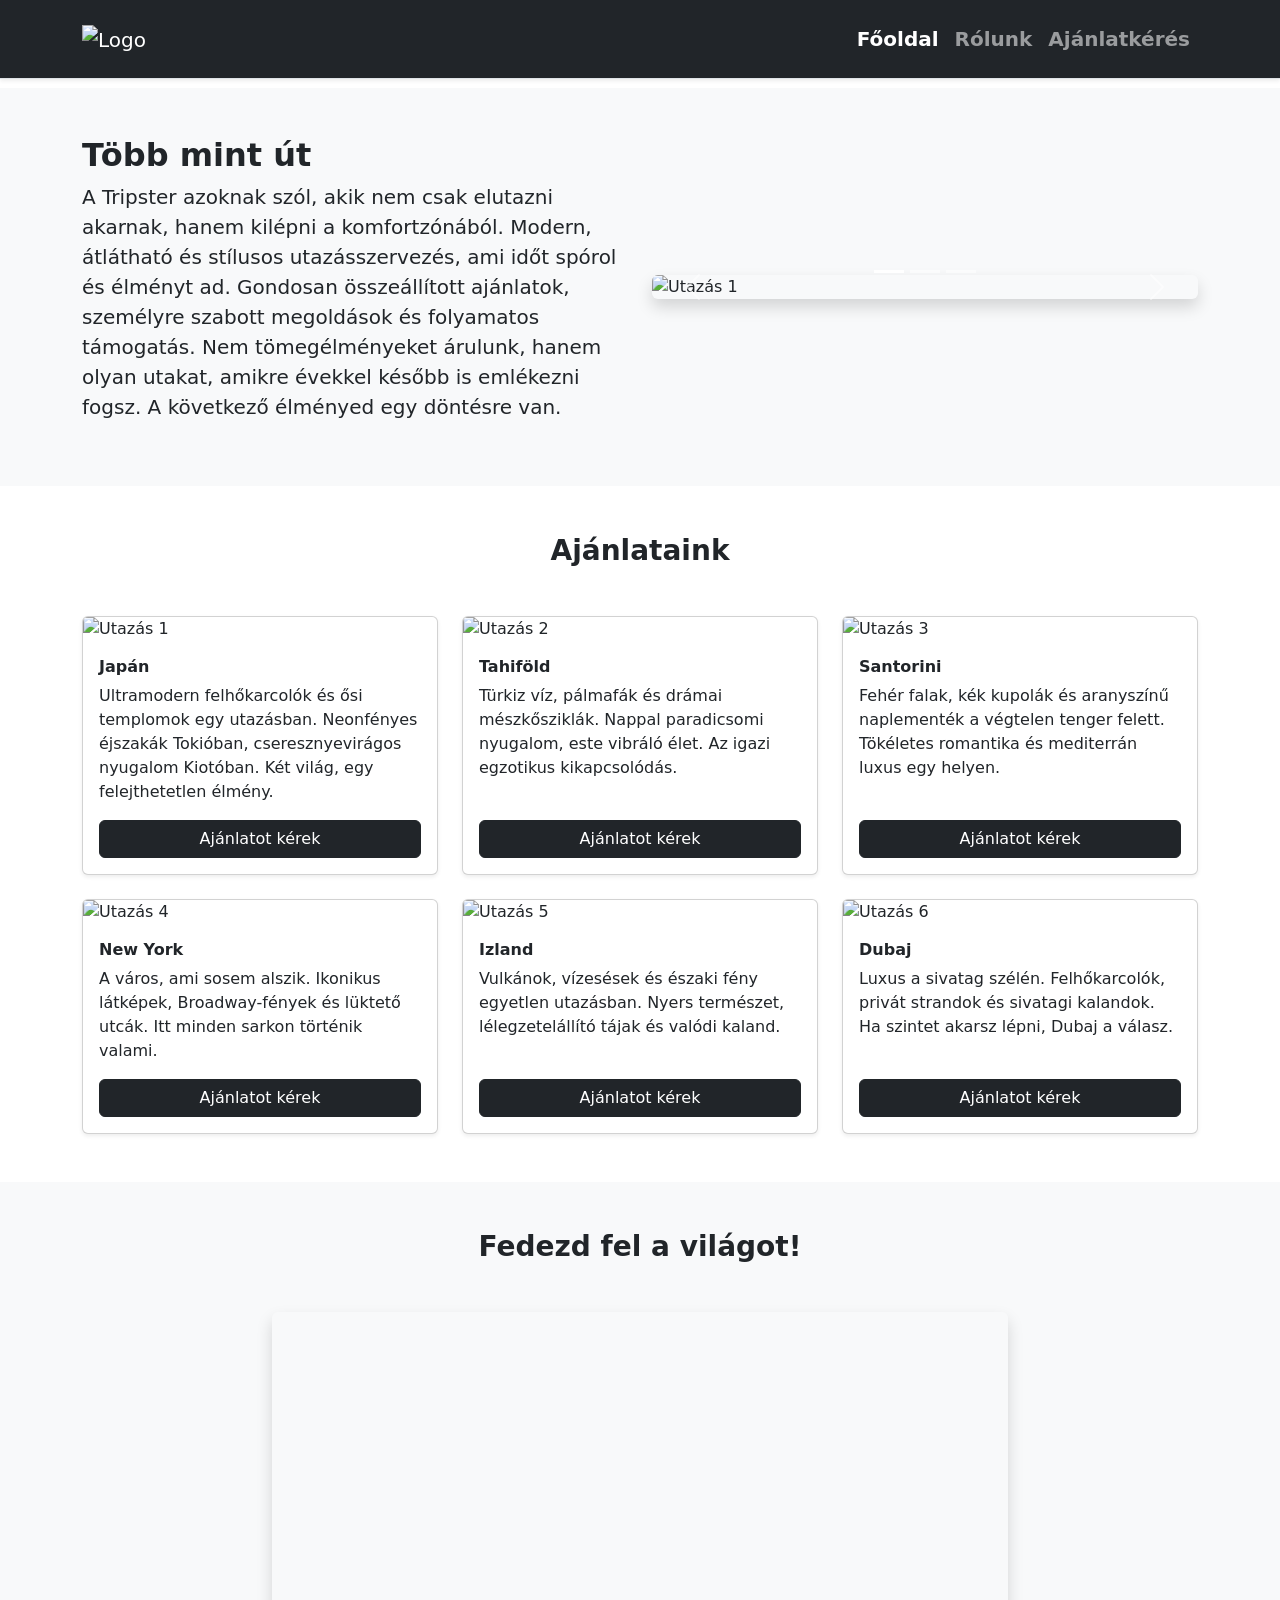
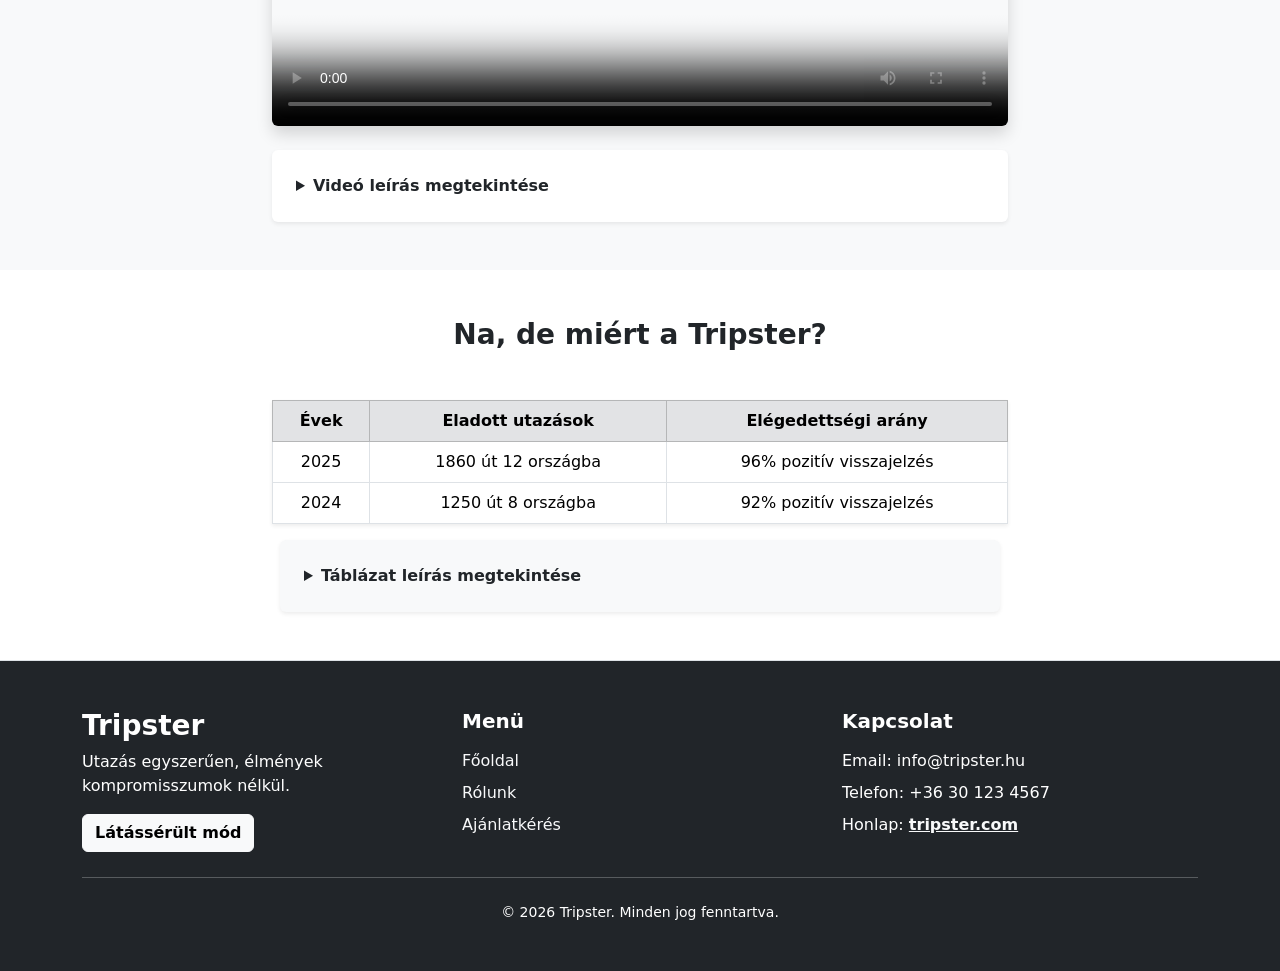
==== index.html @ 476622e4 "Add files via upload" ====
<!doctype html>
<html lang="hu">

<head>
  <meta charset="utf-8">
  <meta name="viewport" content="width=device-width, initial-scale=1">
  <title>Tripster - Kezdőlap</title>
  <link rel="icon" type="image/png" href="./media/icon.png">
  <link href="https://cdn.jsdelivr.net/npm/bootstrap@5.3.8/dist/css/bootstrap.min.css" rel="stylesheet"
    integrity="sha384-sRIl4kxILFvY47J16cr9ZwB07vP4J8+LH7qKQnuqkuIAvNWLzeN8tE5YBujZqJLB" crossorigin="anonymous">
  <link rel="stylesheet" href="./style.css">
</head>

<body>
  <header>
    <nav class="navbar navbar-expand-lg navbar-dark bg-dark fixed-top py-3 shadow-sm border-bottom">
      <div class="container">
        <a class="navbar-brand" href="./index.html">
          <img src="./media/logo.png" alt="Logo" height="55">
        </a>
        <button class="navbar-toggler" type="button" data-bs-toggle="collapse" data-bs-target="#navbarNav">
          <span class="navbar-toggler-icon"></span>
        </button>
        <div class="collapse navbar-collapse" id="navbarNav">
          <ul class="navbar-nav ms-auto">
            <li class="nav-item">
              <a class="nav-link fw-semibold fs-5 active" href="./index.html">Főoldal</a>
            </li>
            <li class="nav-item">
              <a class="nav-link fw-semibold fs-5" href="./about.html">Rólunk</a>
            </li>
            <li class="nav-item">
              <a class="nav-link fw-semibold fs-5" href="./form.html">Ajánlatkérés</a>
            </li>
          </ul>
        </div>
      </div>
    </nav>
  </header>

  <main>
    <section class="bg-light py-5 ">
      <div class="container">
        <div class="row align-items-center gy-4">
          <div class="col-12 col-lg-6">
            <p class="h2 fw-bold">
              Több mint út
            </p>
            <p class="lead">
              A Tripster azoknak szól, akik nem csak elutazni akarnak, hanem kilépni a komfortzónából. Modern, átlátható
              és stílusos utazásszervezés, ami időt spórol és élményt ad. Gondosan összeállított ajánlatok, személyre
              szabott megoldások és folyamatos támogatás. Nem tömegélményeket árulunk, hanem olyan utakat, amikre
              évekkel később is emlékezni fogsz. A következő élményed egy döntésre van.
            </p>
          </div>
          <div class="col-12 col-lg-6">
            <div id="tripsterCarousel" class="carousel slide" data-bs-ride="false">
              <div class="carousel-indicators">
                <button type="button" data-bs-target="#tripsterCarousel" data-bs-slide-to="0" class="active"></button>
                <button type="button" data-bs-target="#tripsterCarousel" data-bs-slide-to="1"></button>
                <button type="button" data-bs-target="#tripsterCarousel" data-bs-slide-to="2"></button>
              </div>
              <div class="carousel-inner rounded shadow">
                <div class="carousel-item active">
                  <img src="./media/slide1.png" class="d-block w-100" alt="Utazás 1">
                </div>
                <div class="carousel-item">
                  <img src="./media/slide2.png" class="d-block w-100" alt="Utazás 2">
                </div>
                <div class="carousel-item">
                  <img src="./media/slide3.png" class="d-block w-100" alt="Utazás 3">
                </div>
              </div>
              <button class="carousel-control-prev" type="button" data-bs-target="#tripsterCarousel"
                data-bs-slide="prev">
                <span class="carousel-control-prev-icon"></span>
              </button>
              <button class="carousel-control-next" type="button" data-bs-target="#tripsterCarousel"
                data-bs-slide="next">
                <span class="carousel-control-next-icon"></span>
              </button>
            </div>
          </div>
        </div>
      </div>
    </section>


    <section class="py-5 bg-body">
      <p class="h3 fw-bold text-center mb-5">
        Ajánlataink
      </p>
      <div class="container">
        <div class="row g-4">
          <div class="col-12 col-md-6 col-lg-4">
            <div class="card h-100 shadow-sm">
              <img src="./media/card1.png" class="card-img-top" alt="Utazás 1">
              <div class="card-body d-flex flex-column">
                <p class="h6 fw-bold">Japán</p>
                <p class="card-text">
                  Ultramodern felhőkarcolók és ősi templomok egy utazásban. Neonfényes éjszakák Tokióban,
                  cseresznyevirágos nyugalom Kiotóban. Két világ, egy felejthetetlen élmény.
                </p>
                <a href="./form.html" class="btn btn-dark mt-auto">
                  Ajánlatot kérek
                </a>
              </div>
            </div>
          </div>
          <div class="col-12 col-md-6 col-lg-4">
            <div class="card h-100 shadow-sm">
              <img src="./media/card2.png" class="card-img-top" alt="Utazás 2">
              <div class="card-body d-flex flex-column">
                <p class="h6 fw-bold">Tahiföld</p>
                <p class="card-text">
                  Türkiz víz, pálmafák és drámai mészkősziklák. Nappal paradicsomi nyugalom, este vibráló élet. Az igazi
                  egzotikus kikapcsolódás.
                </p>
                <a href="./form.html" class="btn btn-dark mt-auto">
                  Ajánlatot kérek
                </a>
              </div>
            </div>
          </div>
          <div class="col-12 col-md-6 col-lg-4">
            <div class="card h-100 shadow-sm">
              <img src="./media/card3.png" class="card-img-top" alt="Utazás 3">
              <div class="card-body d-flex flex-column">
                <p class="h6 fw-bold">Santorini</p>
                <p class="card-text">
                  Fehér falak, kék kupolák és aranyszínű naplementék a végtelen tenger felett. Tökéletes romantika és
                  mediterrán luxus egy helyen.
                </p>
                <a href="./form.html" class="btn btn-dark mt-auto">
                  Ajánlatot kérek
                </a>
              </div>
            </div>
          </div>
          <div class="col-12 col-md-6 col-lg-4">
            <div class="card h-100 shadow-sm">
              <img src="./media/card4.png" class="card-img-top" alt="Utazás 4">
              <div class="card-body d-flex flex-column">
                <p class="h6 fw-bold">New York</p>
                <p class="card-text">
                  A város, ami sosem alszik. Ikonikus látképek, Broadway-fények és lüktető utcák. Itt minden sarkon
                  történik valami.
                </p>
                <a href="./form.html" class="btn btn-dark mt-auto">
                  Ajánlatot kérek
                </a>
              </div>
            </div>
          </div>
          <div class="col-12 col-md-6 col-lg-4">
            <div class="card h-100 shadow-sm">
              <img src="./media/card5.png" class="card-img-top" alt="Utazás 5">
              <div class="card-body d-flex flex-column">
                <p class="h6 fw-bold">Izland</p>
                <p class="card-text">
                  Vulkánok, vízesések és északi fény egyetlen utazásban. Nyers természet, lélegzetelállító tájak és
                  valódi kaland.
                </p>
                <a href="./form.html" class="btn btn-dark mt-auto">
                  Ajánlatot kérek
                </a>
              </div>
            </div>
          </div>
          <div class="col-12 col-md-6 col-lg-4">
            <div class="card h-100 shadow-sm">
              <img src="./media/card6.png" class="card-img-top" alt="Utazás 6">
              <div class="card-body d-flex flex-column">
                <p class="h6 fw-bold">Dubaj</p>
                <p class="card-text">
                  Luxus a sivatag szélén. Felhőkarcolók, privát strandok és sivatagi kalandok. Ha szintet akarsz lépni,
                  Dubaj a válasz.
                </p>
                <a href="./form.html" class="btn btn-dark mt-auto">
                  Ajánlatot kérek
                </a>
              </div>
            </div>
          </div>

        </div>

      </div>
    </section>

    <section class="bg-light py-5">
      <div class="container">
        <p class="h3 fw-bold text-center mb-5">
          Fedezd fel a világot!
        </p>
        <div class="row justify-content-center">
          <div class="col-12 col-lg-8">

            <div class="ratio ratio-16x9 mb-4">
              <video class="rounded shadow" controls poster="./media/tumbnail.png">
                <source src="./media/video.mp4" type="video/mp4">
                A böngésződ nem támogatja a videó lejátszást.
              </video>
            </div>
            <details class="bg-white p-4 rounded shadow-sm">
              <summary class="fw-semibold">
                Videó leírás megtekintése
              </summary>
              <p>
                A 32 másodperces, 16:9 képarányú Tripster promóvideó inspirálófilmes hangulatú utazási reklám, amely
                dinamikus, fokozatosan erősödő zenei aláfestéssel és magabiztos narrációval mutatja be a márkát. A videó
                egy trópusi napfelkeltével indul, majd egy kiotói templom és Tokió neonfényes utcái jelennek meg. Ez
                után egy felszálló repülőgép látható. Ezt követően élénk montázsban láthatók nemzetközi úti célok,
                köztük Dubaj, Thaiföld, New York, Izland és Santorini ikonikus látképei. A képeken boldog utazók fedezik
                fel a világot, naplementét néznek, városban vagy tengerparton sétálnak. A narráció hangsúlyozza, hogy az
                utazás több mint foglalás, élmény és döntés a hétköznapokból való kilépésre. Majd megjelenik a Tripster
                logó egy repülőgéppel az égen.
              </p>
              <ul class="mb-0">
                <li>Több nemzetközi úti cél bemutatása</li>
                <li>Filmes, vibráló vizuális stílus</li>
                <li>Inspiráló narráció és zenei aláfestés</li>
              </ul>
            </details>
          </div>
        </div>
      </div>
    </section>

    <section class="py-5 bg-body">
      <div class="container">
        <p class="h3 fw-bold text-center mb-5">
          Na, de miért a Tripster?
        </p>
        <div class="row justify-content-center">
          <div class="col-12 col-lg-8">
            <div class="table-responsive shadow-sm overflow-hidden">
              <table class="table table-bordered text-center align-middle mb-0">
                <thead class="table-secondary">
                  <tr>
                    <th>Évek</th>
                    <th>Eladott utazások</th>
                    <th>Elégedettségi arány</th>
                  </tr>
                </thead>
                <tbody>
                  <tr>
                    <td>2025</td>
                    <td>1860 út 12 országba</td>
                    <td>96% pozitív visszajelzés</td>
                  </tr>
                  <tr>
                    <td>2024</td>
                    <td>1250 út 8 országba</td>
                    <td>92% pozitív visszajelzés</td>
                  </tr>
                </tbody>
              </table>
            </div>
          </div>
          <div class="row justify-content-center mt-3">
            <div class="col-12 col-lg-8">
              <details class="bg-light rounded shadow-sm p-4">
                <summary class="fw-semibold">
                  Táblázat leírás megtekintése
                </summary>
                <p class="mb-0">
                  A fenti adatok jól mutatják a Tripster folyamatos növekedését és megbízhatóságát. Az eladott utazások
                  száma évről évre emelkedik, miközben az ügyfélelégedettségi arány stabilan magas marad. Ez azt jelzi,
                  hogy nemcsak egyre többen választanak minket, hanem valóban elégedetten térnek haza az utazásukról.
                </p>
              </details>
            </div>
          </div>
    </section>

  </main>

  <footer class="bg-dark text-white py-5 border-top ">
    <div class="container">
      <div class="row gy-4">
        <div class="col-12 col-md-4">
          <p class="h3 fw-bold">Tripster</p>
          <p class="mb-3">
            Utazás egyszerűen, élmények kompromisszumok nélkül.
          </p>
          <button id="contrastToggle" class="btn btn-light fw-semibold">
            Látássérült mód
          </button>
        </div>
        <div class="col-12 col-md-4">
          <p class="h5 fw-bold mb-3">Menü</p>
          <ul class="list-unstyled">
            <li class="mb-2">
              <a href="./index.html" class="link-light text-decoration-none">Főoldal</a>
            </li>
            <li class="mb-2">
              <a href="./about.html" class="link-light text-decoration-none">Rólunk</a>
            </li>
            <li>
              <a href="./form.html" class="link-light text-decoration-none">Ajánlatkérés</a>
            </li>
          </ul>
        </div>
        <div class="col-12 col-md-4">
          <p class="h5 fw-bold mb-3">Kapcsolat</p>
          <ul class="list-unstyled">
            <li class="mb-2">Email: info@tripster.hu</li>
            <li class="mb-2">Telefon: +36 30 123 4567</li>
            <li>
              Honlap:
              <a href="https://tripster.com" class="link-light fw-semibold text-decoration-underline footer-website">
                tripster.com
              </a>
            </li>
          </ul>
        </div>
      </div>
      <hr class="border-light my-4">
      <div class="text-center small">
        © 2026 Tripster. Minden jog fenntartva.
      </div>
    </div>
  </footer>

  <script src="https://cdn.jsdelivr.net/npm/bootstrap@5.3.8/dist/js/bootstrap.bundle.min.js"
    integrity="sha384-FKyoEForCGlyvwx9Hj09JcYn3nv7wiPVlz7YYwJrWVcXK/BmnVDxM+D2scQbITxI"
    crossorigin="anonymous"></script>
  <script src="./script.js"></script>
</body>

</html>
---- style.css ----
.footer-website:visited {
  color: var(--bs-info) !important;
}

body {
  padding-top: 5.5rem;
}

/* csak a form oldalon ne legyen body padding */
body.form-page {
  padding-top: 5.5rem;
}

/* ===== LÁTÁSSÉRÜLT / DARK MODE OVERRIDE ===== */

html[data-bs-theme="dark"] .bg-light {
  background-color: #121212 !important;
}

html[data-bs-theme="dark"] .bg-white {
  background-color: #1e1e1e !important;
}

html[data-bs-theme="dark"] .bg-body {
  background-color: #161616 !important;
}

html[data-bs-theme="dark"] .table-light {
  background-color: #1e1e1e !important;
  color: #fff !important;
}

html[data-bs-theme="dark"] .card {
  background-color: #1e1e1e !important;
  color: #fff !important;
}

html[data-bs-theme="dark"] details {
  background-color: #1e1e1e !important;
  color: #fff !important;
}

html[data-bs-theme="dark"] .table {
  color: #fff !important;
}

html[data-bs-theme="dark"] .border {
  border-color: #555 !important;
}

/* ===== FORM OLDAL HÁTTÉR ===== */

.form-bg {
  position: relative;
  min-height: 100vh;
  background: url('./media/bg.png') center/cover no-repeat;
  display: flex;
  align-items: flex-start;
  justify-content: flex-start;
  padding: 3rem 2rem;
}

.form-bg::before {
  content: "";
  position: absolute;
  inset: 0;
  background: rgba(0, 0, 0, 0.55); /* halványítás */
}

.form-container {
  position: relative;
  background: #ffffff;
  padding: 2.5rem;
  border-radius: 1rem;
  width: 100%;
  max-width: 40rem;
  box-shadow: 0 0.5rem 2rem rgba(0,0,0,0.2);
}


/* Form háttér */
body.high-contrast .form-bg {
  background: #000 !important;
}

/* Form doboz */
body.high-contrast .form-container {
  background: #111 !important;
  color: #fff !important;
  border: 2px solid #fff;
}

/* Inputok */
body.high-contrast input,
body.high-contrast textarea,
body.high-contrast select {
  background-color: #000 !important;
  color: #fff !important;
  border: 2px solid #fff !important;
}

/* Placeholder */
body.high-contrast ::placeholder {
  color: #bbb !important;
}

/* Gombok */
body.high-contrast .btn {
  background-color: #000 !important;
  color: #fff !important;
  border: 2px solid #fff !important;
}

body.high-contrast .btn:hover {
  background-color: #fff !important;
  color: #000 !important;
}

.legal-link {
  text-decoration: underline;
  font-weight: 500;
}

.legal-link:visited {
  color: var(--bs-info);
}
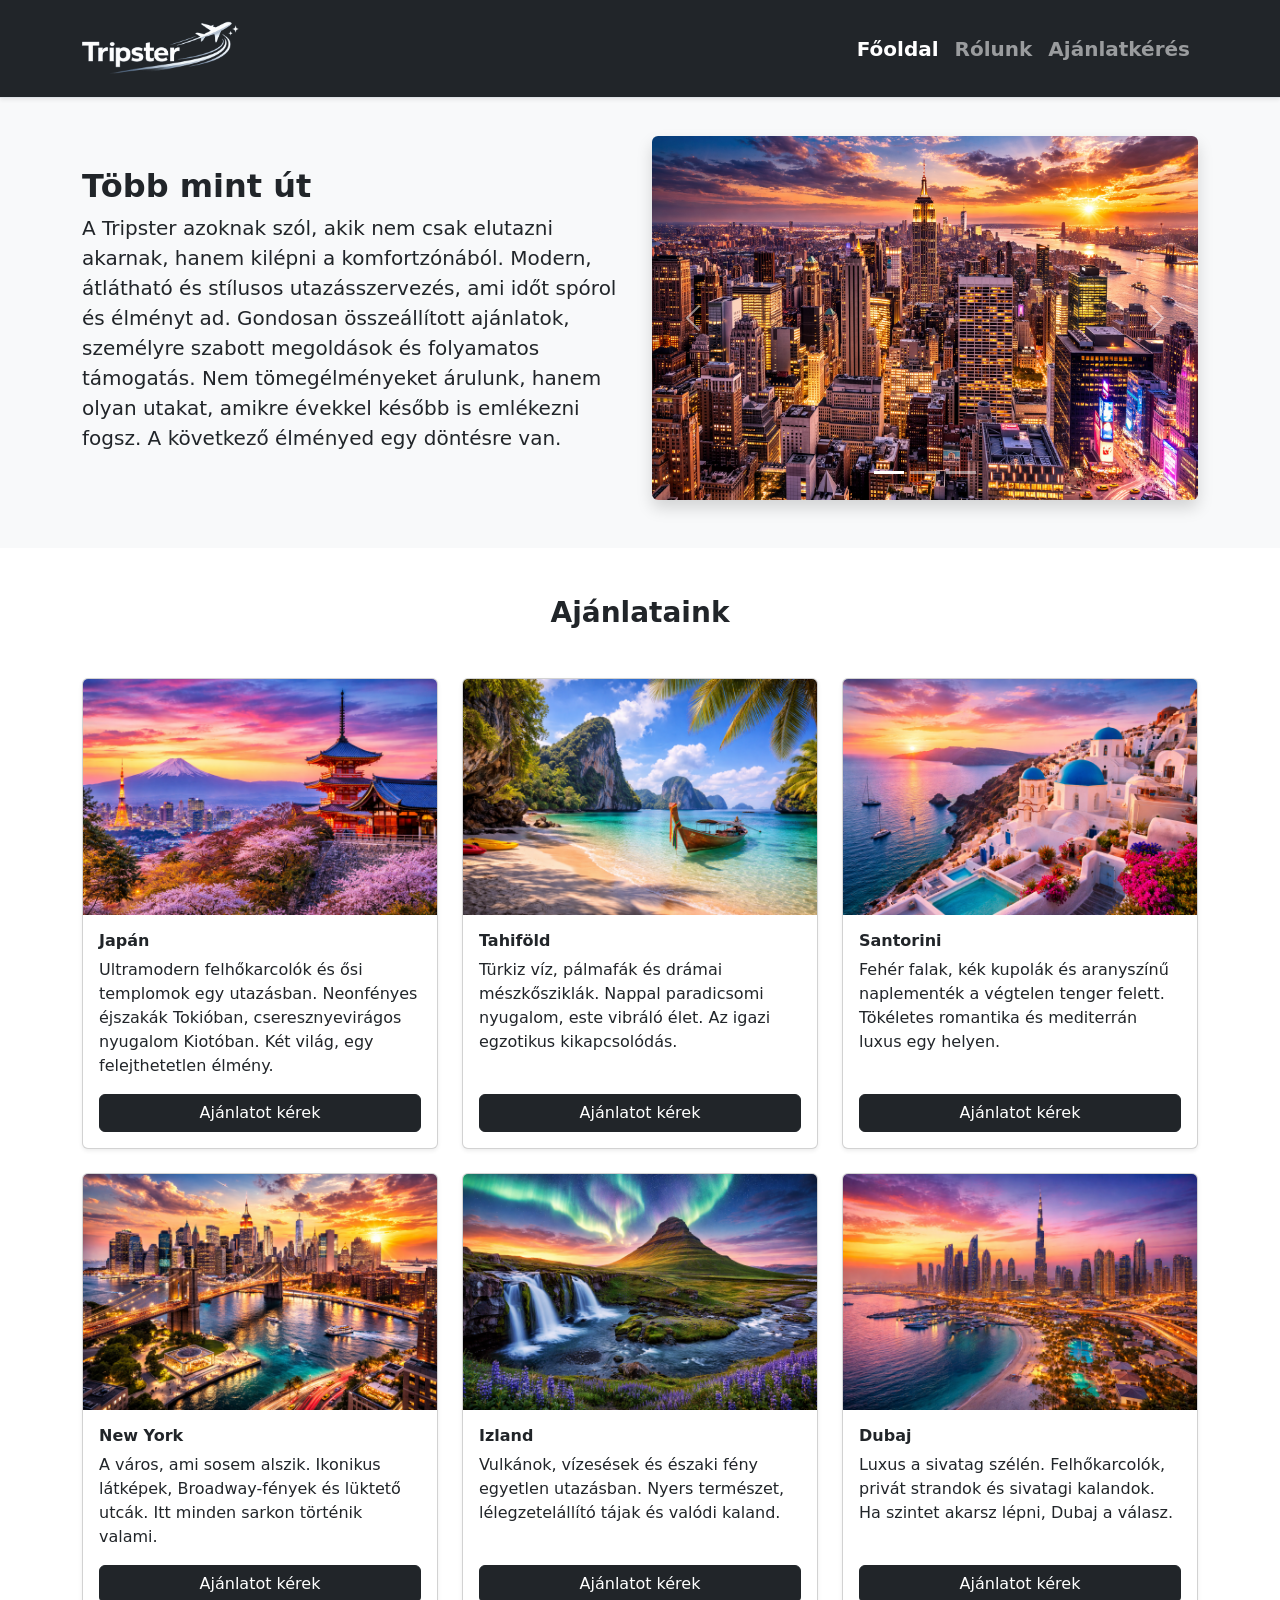
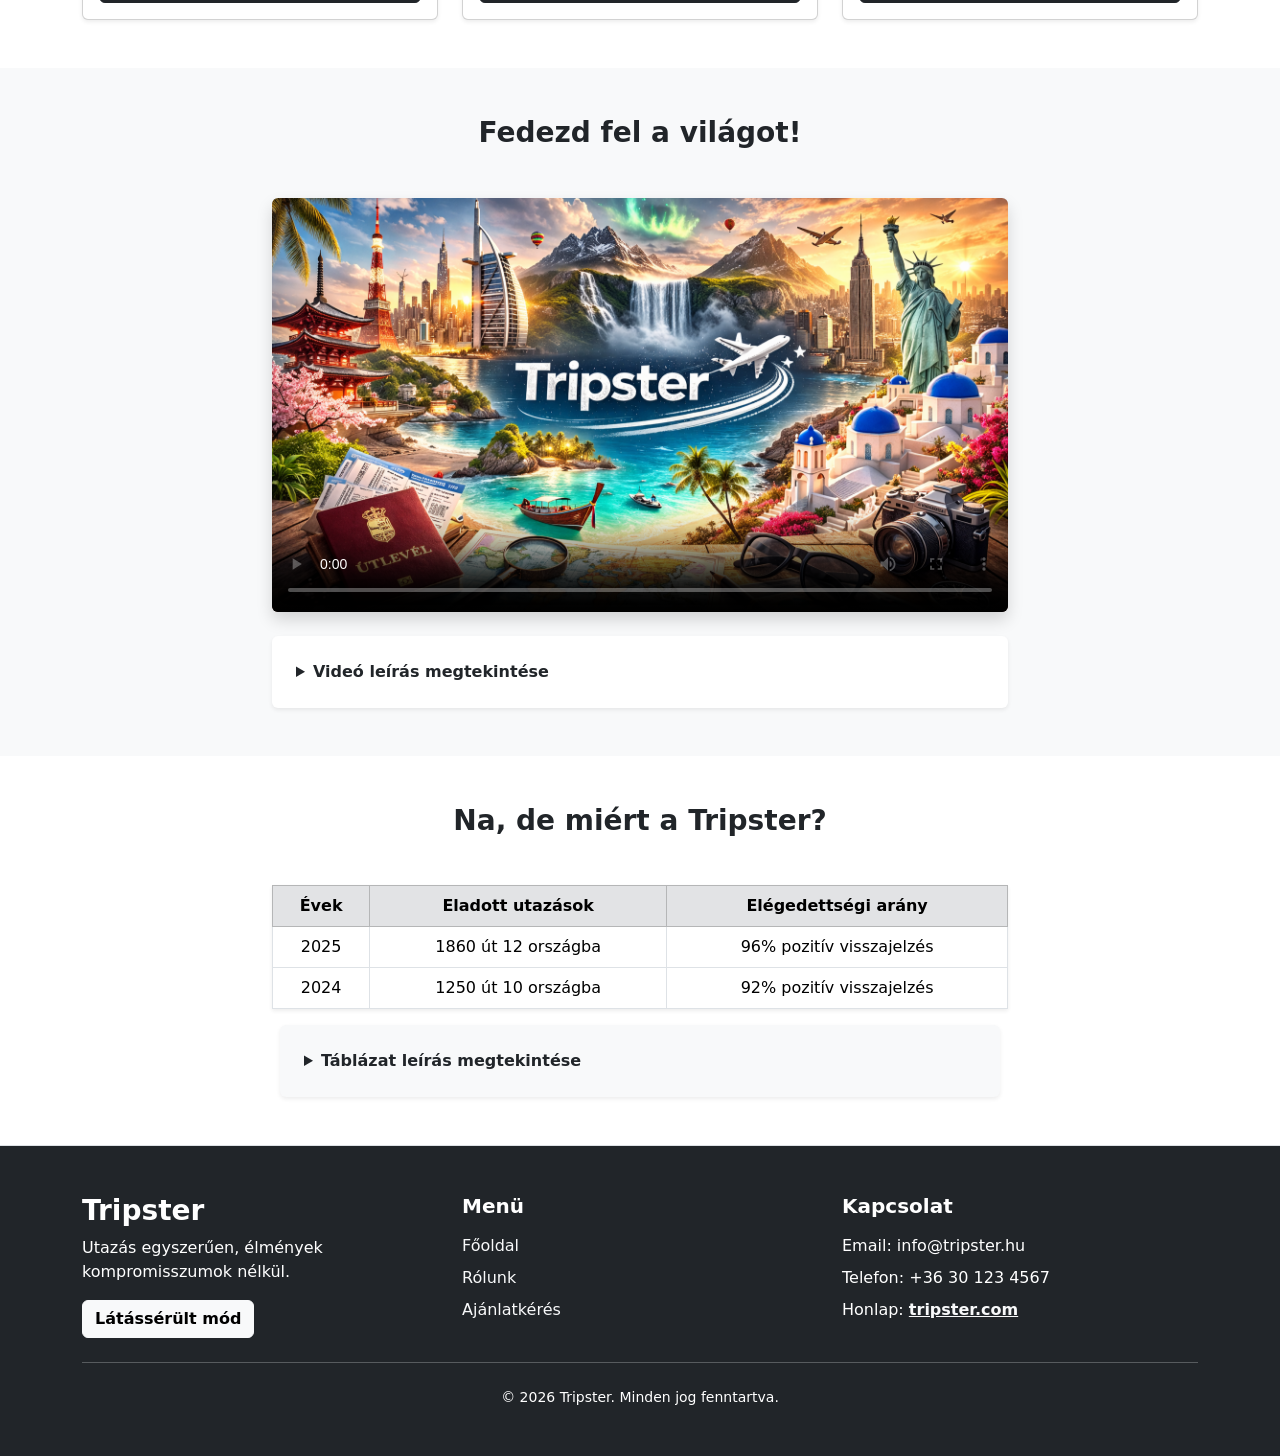
==== commit d4115a27: "Fix HTML structure and formatting issues" ====
--- a/index.html
+++ b/index.html
@@ -206,7 +206,7 @@
               <summary class="fw-semibold">
                 Videó leírás megtekintése
               </summary>
-              <p>
+              <p class="mt-2">
                 A 32 másodperces, 16:9 képarányú Tripster promóvideó inspirálófilmes hangulatú utazási reklám, amely
                 dinamikus, fokozatosan erősödő zenei aláfestéssel és magabiztos narrációval mutatja be a márkát. A videó
                 egy trópusi napfelkeltével indul, majd egy kiotói templom és Tokió neonfényes utcái jelennek meg. Ez
@@ -251,7 +251,7 @@
                   </tr>
                   <tr>
                     <td>2024</td>
-                    <td>1250 út 8 országba</td>
+                    <td>1250 út 10 országba</td>
                     <td>92% pozitív visszajelzés</td>
                   </tr>
                 </tbody>
@@ -264,7 +264,7 @@
                 <summary class="fw-semibold">
                   Táblázat leírás megtekintése
                 </summary>
-                <p class="mb-0">
+                <p class="mb-0 mt-2">
                   A fenti adatok jól mutatják a Tripster folyamatos növekedését és megbízhatóságát. Az eladott utazások
                   száma évről évre emelkedik, miközben az ügyfélelégedettségi arány stabilan magas marad. Ez azt jelzi,
                   hogy nemcsak egyre többen választanak minket, hanem valóban elégedetten térnek haza az utazásukról.
@@ -329,4 +329,4 @@
   <script src="./script.js"></script>
 </body>
 
-</html>+</html>
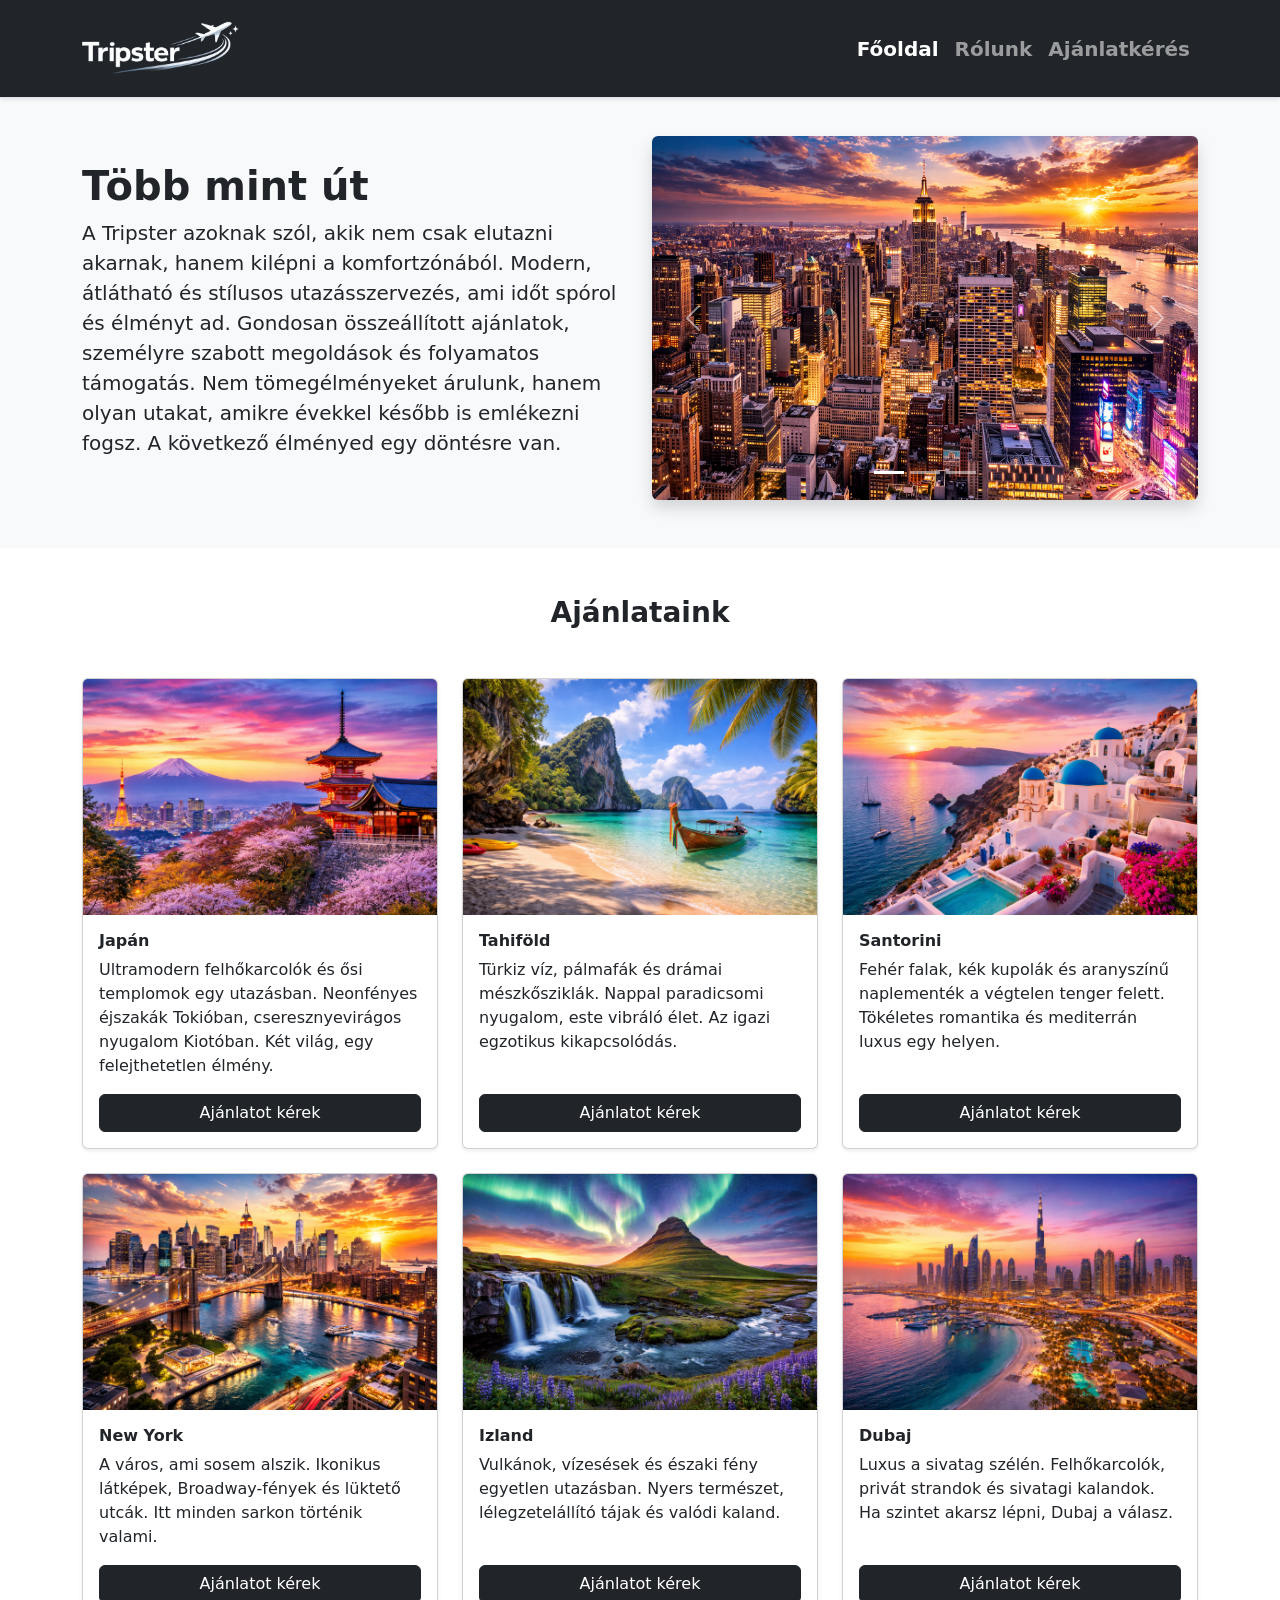
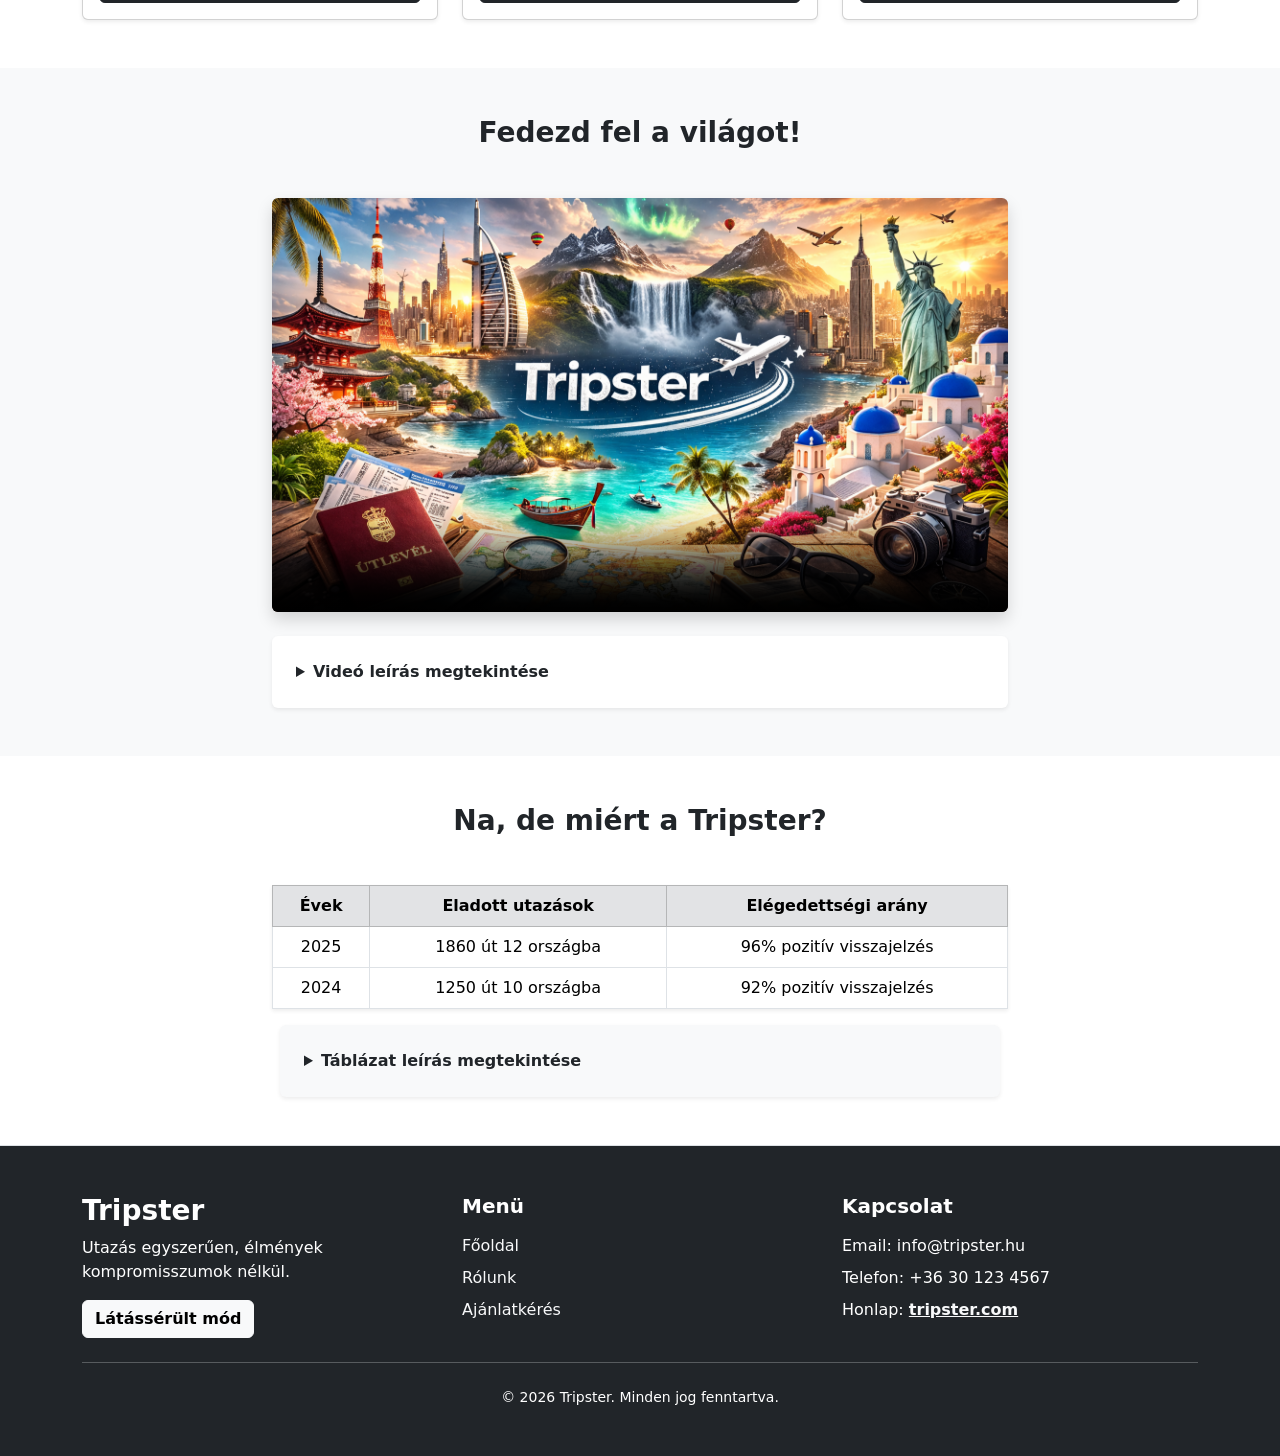
==== commit 494f12d8: "Fix HTML encoding issues in index.html" ====
--- a/index.html
+++ b/index.html
@@ -43,7 +43,7 @@
       <div class="container">
         <div class="row align-items-center gy-4">
           <div class="col-12 col-lg-6">
-            <p class="h2 fw-bold">
+            <p class="h1 fw-bold">
               Több mint út
             </p>
             <p class="lead">
@@ -330,3 +330,4 @@
 </body>
 
 </html>
+
--- a/style.css
+++ b/style.css
@@ -1,13 +1,10 @@
+@import url("print.css") print;
+
 .footer-website:visited {
-  color: var(--bs-info) !important;
+  color: var(--bs-primary) !important;
 }
 
 body {
-  padding-top: 5.5rem;
-}
-
-/* csak a form oldalon ne legyen body padding */
-body.form-page {
   padding-top: 5.5rem;
 }
 
@@ -119,8 +116,13 @@
 .legal-link {
   text-decoration: underline;
   font-weight: 500;
+  color: var(--bs-info);
 }
 
 .legal-link:visited {
-  color: var(--bs-info);
-}+  color: var(--bs-primary);
+}
+
+body.high-contrast #charCount {
+  color: #fff !important;
+}
